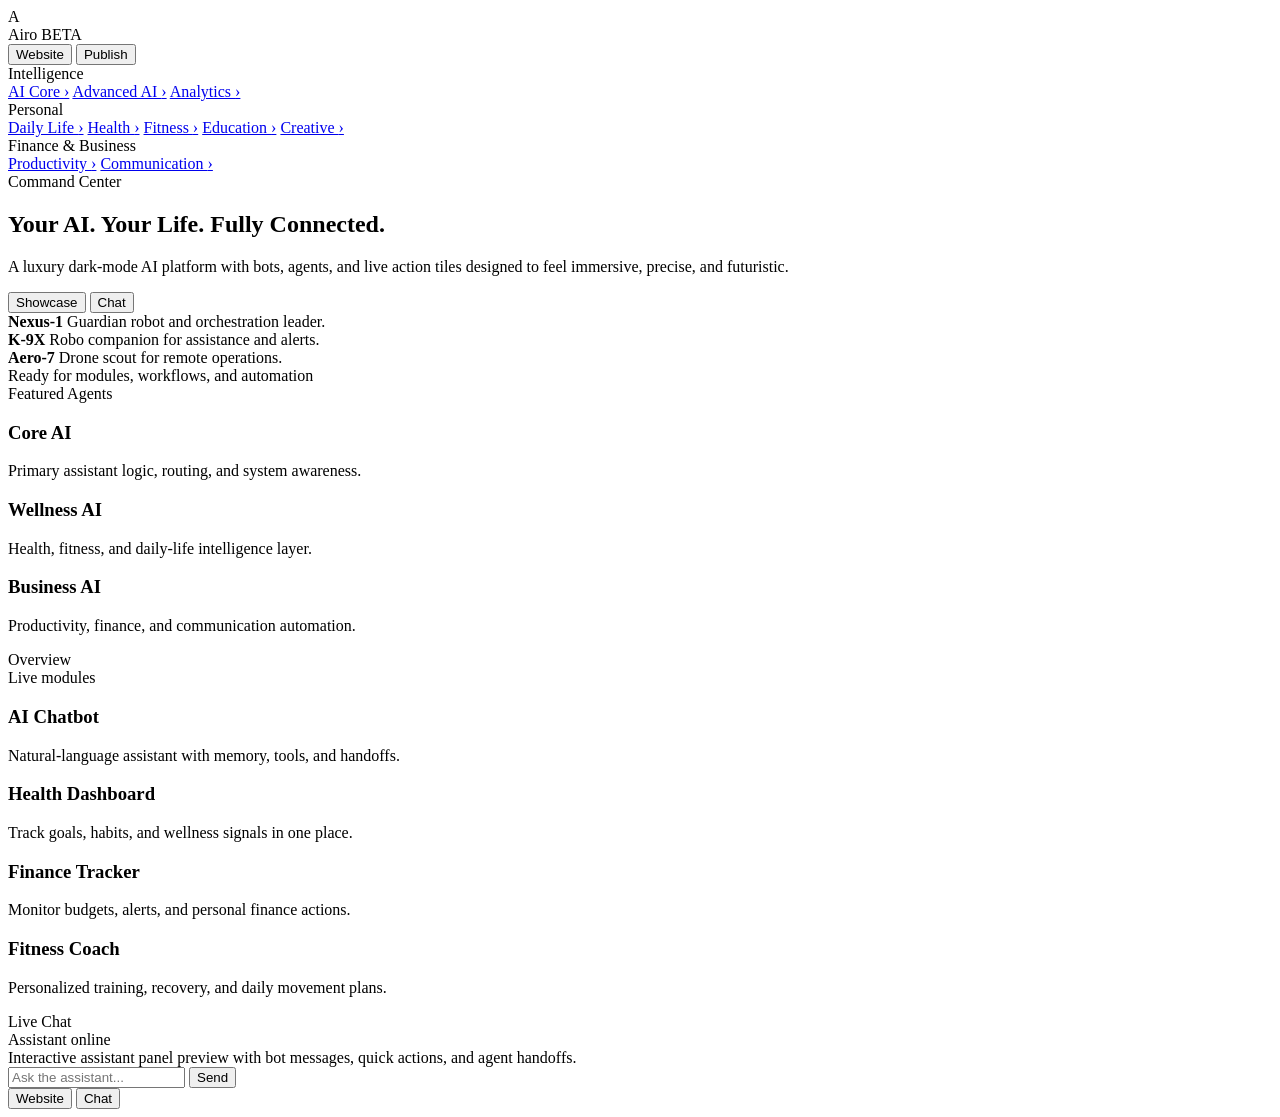
==== index.html @ 39493e55 "Rename sample 1 index.html to index.html" ====
<!doctype html>
<html lang="en">
<head>
  <meta charset="utf-8" />
  <meta name="viewport" content="width=device-width, initial-scale=1" />
  <title>Airo AI Command Center</title>
  <link rel="stylesheet" href="styles.css" />
</head>
<body>
  <div class="app">
    <header class="topbar">
      <div class="brand">
        <div class="logo">A</div>
        Airo <span class="pill">BETA</span>
      </div>
      <div class="actions">
        <button class="btn">Website</button>
        <button class="btn primary">Publish</button>
      </div>
    </header>

    <aside class="sidebar">
      <div class="side-title">Intelligence</div>
      <nav class="nav">
        <a class="active" href="#">AI Core <span>›</span></a>
        <a href="#">Advanced AI <span>›</span></a>
        <a href="#">Analytics <span>›</span></a>
      </nav>

      <div class="side-title">Personal</div>
      <nav class="nav">
        <a href="#">Daily Life <span>›</span></a>
        <a href="#">Health <span>›</span></a>
        <a href="#">Fitness <span>›</span></a>
        <a href="#">Education <span>›</span></a>
        <a href="#">Creative <span>›</span></a>
      </nav>

      <div class="side-title">Finance & Business</div>
      <nav class="nav">
        <a href="#">Productivity <span>›</span></a>
        <a href="#">Communication <span>›</span></a>
      </nav>
    </aside>

    <main class="content">
      <section class="hero">
        <div class="hero-main">
          <div class="kicker">Command Center</div>
          <h1 class="h1">Your AI. Your Life. Fully Connected.</h1>
          <p class="sub">
            A luxury dark-mode AI platform with bots, agents, and live action tiles designed to feel immersive, precise, and futuristic.
          </p>
          <div class="cta">
            <button class="btn primary">Showcase</button>
            <button class="btn">Chat</button>
          </div>

          <div class="agent-row">
            <div class="agent">
              <b>Nexus-1</b>
              <span>Guardian robot and orchestration leader.</span>
            </div>
            <div class="agent">
              <b>K-9X</b>
              <span>Robo companion for assistance and alerts.</span>
            </div>
            <div class="agent">
              <b>Aero-7</b>
              <span>Drone scout for remote operations.</span>
            </div>
          </div>

          <div class="status">
            <span class="dot"></span>
            Ready for modules, workflows, and automation
          </div>
        </div>

        <div class="hero-aside">
          <div class="kicker">Featured Agents</div>
          <div class="stack">
            <div class="tile">
              <h3>Core AI</h3>
              <p>Primary assistant logic, routing, and system awareness.</p>
            </div>
            <div class="tile">
              <h3>Wellness AI</h3>
              <p>Health, fitness, and daily-life intelligence layer.</p>
            </div>
            <div class="tile">
              <h3>Business AI</h3>
              <p>Productivity, finance, and communication automation.</p>
            </div>
          </div>
        </div>
      </section>

      <section class="preview">
        <div class="panel">
          <div class="panel-head">
            <div class="kicker">Overview</div>
            <span class="chip">Live modules</span>
          </div>

          <div class="hero-grid">
            <div class="tile"><h3>AI Chatbot</h3><p>Natural-language assistant with memory, tools, and handoffs.</p></div>
            <div class="tile"><h3>Health Dashboard</h3><p>Track goals, habits, and wellness signals in one place.</p></div>
            <div class="tile"><h3>Finance Tracker</h3><p>Monitor budgets, alerts, and personal finance actions.</p></div>
            <div class="tile"><h3>Fitness Coach</h3><p>Personalized training, recovery, and daily movement plans.</p></div>
          </div>
        </div>

        <div class="panel">
          <div class="panel-head">
            <div class="kicker">Live Chat</div>
            <span class="chip">Assistant online</span>
          </div>

          <div class="chatbox" id="chatbox">
            Interactive assistant panel preview with bot messages, quick actions, and agent handoffs.
          </div>

          <div class="chat-input">
            <input id="message" type="text" placeholder="Ask the assistant..." />
            <button class="btn primary" id="sendBtn">Send</button>
          </div>

          <div class="footerbar">
            <button class="btn mode-btn active" data-mode="website">Website</button>
            <button class="btn mode-btn" data-mode="chat">Chat</button>
          </div>
        </div>
      </section>
    </main>
  </div>

  <script src="script.js"></script>
</body>
</html>
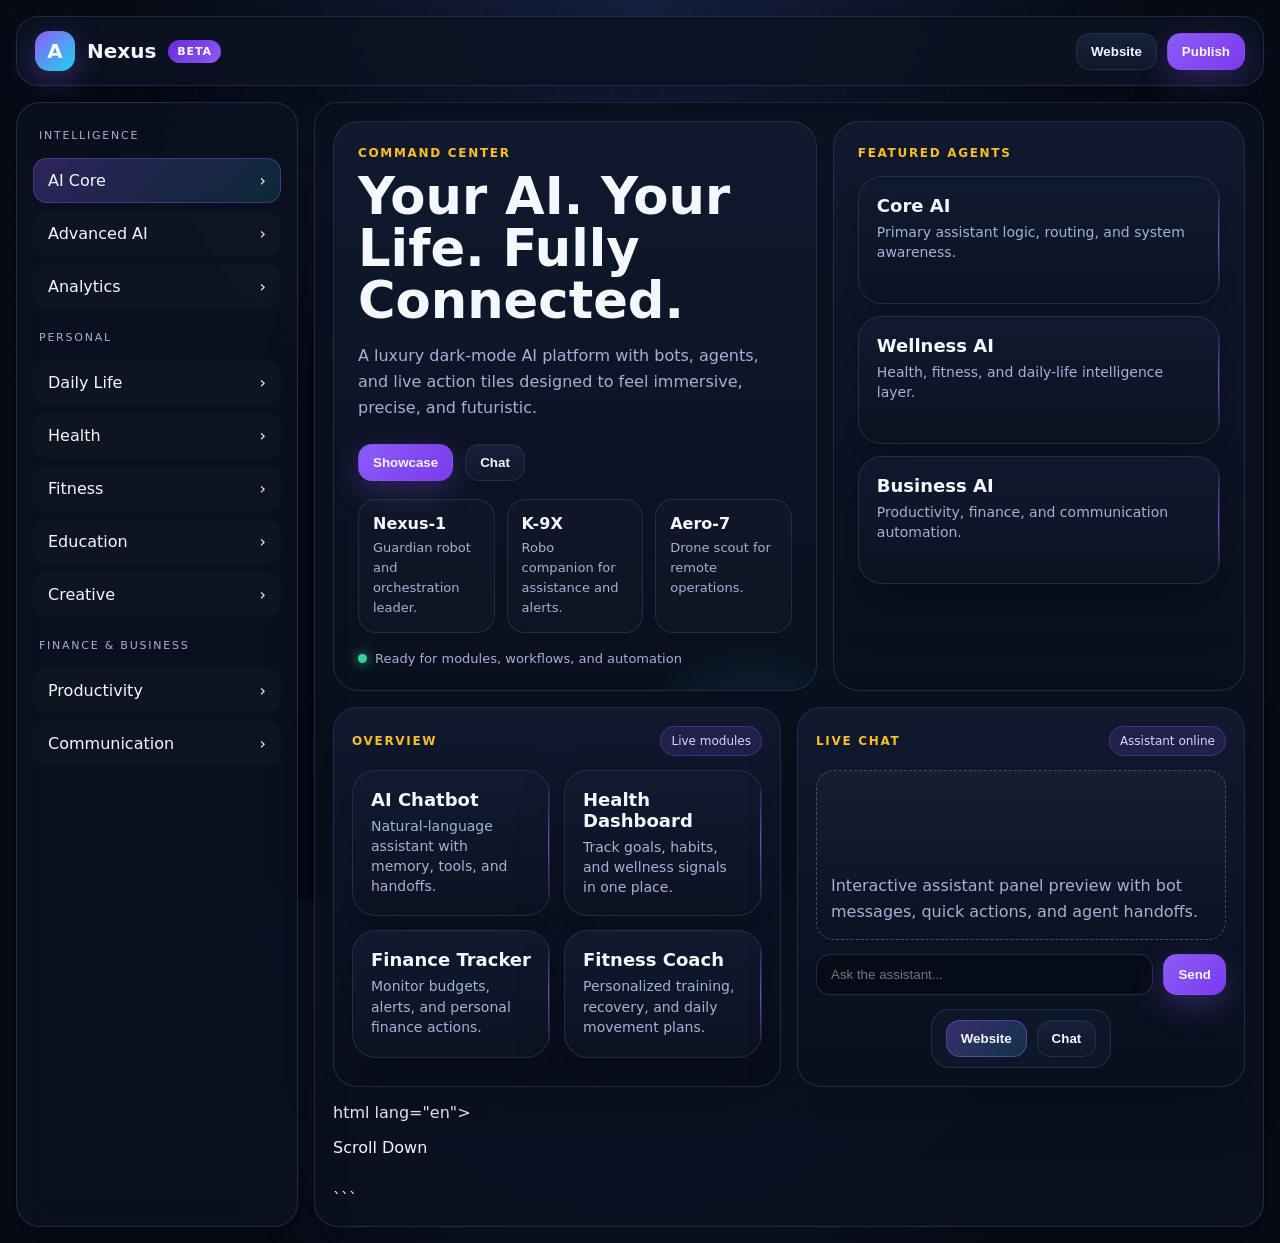
==== commit 8881389c: "Update index.html" ====
--- a/index.html
+++ b/index.html
@@ -3,7 +3,7 @@
 <head>
   <meta charset="utf-8" />
   <meta name="viewport" content="width=device-width, initial-scale=1" />
-  <title>Airo AI Command Center</title>
+  <title>Nexus AI Core Center</title>
   <link rel="stylesheet" href="styles.css" />
 </head>
 <body>
@@ -11,7 +11,7 @@
     <header class="topbar">
       <div class="brand">
         <div class="logo">A</div>
-        Airo <span class="pill">BETA</span>
+        Nexus <span class="pill">BETA</span>
       </div>
       <div class="actions">
         <button class="btn">Website</button>
@@ -131,7 +131,31 @@
             <button class="btn mode-btn" data-mode="chat">Chat</button>
           </div>
         </div>
-      </section>
+      </section> 
+<!DOCTYPE html>
+html lang="en">
+<head>
+    <meta charset="UTF-8">
+    <meta name="viewport" content="width=device-width, initial-scale=1.0">
+    <title>Parallax Effect</title>
+</head>
+<body>
+
+    <div class="header">
+        Scroll Down
+    </div>
+
+    <div class="container">
+        <div class="parallax-box" id="box"></div>
+    </div>
+
+</body>
+</html>
+
+```
+
+
+
     </main>
   </div>
 
--- a/styles.css
+++ b/styles.css
@@ -0,0 +1,403 @@
+:root{
+  --bg:#070b16;
+  --panel:#0c1222;
+  --panel2:#111a30;
+  --line:#27304a;
+  --text:#f5f7ff;
+  --muted:#a5b0d6;
+  --accent:#8b5cf6;
+  --accent2:#22d3ee;
+  --good:#34d399;
+  --warn:#fbbf24;
+}
+
+*{box-sizing:border-box}
+html,body{height:100%}
+body{
+  margin:0;
+  font-family:Inter,system-ui,-apple-system,Segoe UI,Roboto,Arial,sans-serif;
+  background:radial-gradient(circle at top,#162042 0,#070b16 46%),#070b16;
+  color:var(--text);
+  overflow-x:hidden;
+}
+
+body:before{
+  content:"";
+  position:fixed;
+  inset:0;
+  background-image:radial-gradient(rgba(255,255,255,.06) 1px,transparent 1px);
+  background-size:26px 26px;
+  mask-image:linear-gradient(to bottom,rgba(0,0,0,.55),rgba(0,0,0,0));
+  pointer-events:none;
+}
+
+.app{
+  min-height:100vh;
+  display:grid;
+  grid-template-columns:282px 1fr;
+  grid-template-rows:auto 1fr;
+  gap:16px;
+  padding:16px;
+  position:relative;
+  z-index:1;
+}
+
+.topbar{
+  grid-column:1/-1;
+  display:flex;
+  align-items:center;
+  justify-content:space-between;
+  background:rgba(12,18,34,.9);
+  backdrop-filter:blur(18px);
+  border:1px solid rgba(39,48,74,.85);
+  border-radius:22px;
+  padding:14px 18px;
+  box-shadow:0 16px 60px rgba(0,0,0,.28);
+}
+
+.brand{
+  display:flex;
+  align-items:center;
+  gap:12px;
+  font-weight:900;
+  font-size:20px;
+}
+
+.logo{
+  width:40px;
+  height:40px;
+  border-radius:14px;
+  background:linear-gradient(135deg,var(--accent),var(--accent2));
+  display:grid;
+  place-items:center;
+  font-weight:900;
+  color:#fff;
+  box-shadow:0 10px 30px rgba(139,92,246,.35);
+}
+
+.pill{
+  background:linear-gradient(135deg,#6d28d9,#8b5cf6);
+  color:#fff;
+  padding:5px 9px;
+  border-radius:999px;
+  font-size:11px;
+  font-weight:800;
+  letter-spacing:.08em;
+}
+
+.actions{display:flex;gap:10px;flex-wrap:wrap}
+
+.btn{
+  border:1px solid rgba(39,48,74,.9);
+  background:linear-gradient(180deg,#18213b,#0f172a);
+  color:var(--text);
+  padding:10px 14px;
+  border-radius:14px;
+  cursor:pointer;
+  font-weight:700;
+  transition:.18s transform,.18s border-color,.18s background;
+}
+
+.btn:hover{
+  transform:translateY(-1px);
+  border-color:rgba(139,92,246,.45);
+}
+
+.btn.primary{
+  background:linear-gradient(135deg,var(--accent),#7c3aed);
+  border-color:transparent;
+  box-shadow:0 10px 30px rgba(139,92,246,.28);
+}
+
+.sidebar,.content,.card,.tile,.panel{
+  background:rgba(12,18,34,.82);
+  border:1px solid rgba(39,48,74,.9);
+  border-radius:24px;
+  box-shadow:0 20px 50px rgba(0,0,0,.22);
+}
+
+.sidebar{
+  padding:16px;
+  display:flex;
+  flex-direction:column;
+  gap:12px;
+  min-height:0;
+  overflow:auto;
+  backdrop-filter:blur(14px);
+}
+
+.side-title{
+  font-size:11px;
+  letter-spacing:.16em;
+  color:var(--muted);
+  text-transform:uppercase;
+  margin:10px 6px 4px;
+}
+
+.nav{
+  display:grid;
+  gap:8px;
+}
+
+.nav a{
+  color:var(--text);
+  text-decoration:none;
+  padding:12px 14px;
+  border-radius:14px;
+  background:rgba(255,255,255,.02);
+  display:flex;
+  justify-content:space-between;
+  align-items:center;
+  border:1px solid transparent;
+}
+
+.nav a.active,.nav a:hover{
+  background:linear-gradient(135deg,rgba(139,92,246,.28),rgba(34,211,238,.12));
+  border-color:rgba(139,92,246,.35);
+}
+
+.content{
+  padding:18px;
+  display:grid;
+  gap:16px;
+  grid-template-rows:auto auto 1fr;
+  min-width:0;
+}
+
+.hero{
+  display:grid;
+  grid-template-columns:1.08fr .92fr;
+  gap:16px;
+  min-width:0;
+}
+
+.hero-main,.hero-aside{
+  background:linear-gradient(180deg,rgba(17,26,48,.92),rgba(10,15,30,.94));
+  border:1px solid rgba(39,48,74,.9);
+  border-radius:26px;
+  padding:24px;
+  min-height:320px;
+  position:relative;
+  overflow:hidden;
+}
+
+.hero-main:after{
+  content:"";
+  position:absolute;
+  inset:auto -20% -45% auto;
+  width:320px;
+  height:320px;
+  background:radial-gradient(circle,rgba(34,211,238,.22),transparent 65%);
+  filter:blur(4px);
+}
+
+.kicker{
+  color:var(--warn);
+  font-weight:800;
+  letter-spacing:.14em;
+  text-transform:uppercase;
+  font-size:12px;
+}
+
+.h1{
+  font-size:clamp(34px,4vw,62px);
+  line-height:1.02;
+  margin:10px 0 12px;
+  max-width:11ch;
+}
+
+.sub{
+  color:var(--muted);
+  max-width:56ch;
+  font-size:16px;
+  line-height:1.65;
+}
+
+.cta{
+  display:flex;
+  gap:12px;
+  margin-top:22px;
+  flex-wrap:wrap;
+}
+
+.hero-grid{
+  display:grid;
+  grid-template-columns:repeat(2,minmax(0,1fr));
+  gap:14px;
+}
+
+.tile{
+  padding:18px;
+  min-height:128px;
+  background:linear-gradient(180deg,rgba(17,26,48,.94),rgba(13,19,35,.98));
+  position:relative;
+  overflow:hidden;
+}
+
+.tile:before{
+  content:"";
+  position:absolute;
+  inset:-1px;
+  left:auto;
+  width:2px;
+  background:linear-gradient(to bottom,transparent,rgba(139,92,246,.8),transparent);
+}
+
+.tile h3{
+  margin:0 0 6px;
+  font-size:18px;
+}
+
+.tile p{
+  margin:0;
+  color:var(--muted);
+  font-size:14px;
+  line-height:1.45;
+}
+
+.status{
+  display:flex;
+  align-items:center;
+  gap:8px;
+  font-size:13px;
+  color:var(--muted);
+  margin-top:18px;
+}
+
+.dot{
+  width:9px;
+  height:9px;
+  border-radius:50%;
+  background:var(--good);
+  box-shadow:0 0 12px var(--good);
+}
+
+.agent-row{
+  display:grid;
+  grid-template-columns:repeat(3,minmax(0,1fr));
+  gap:12px;
+  margin-top:18px;
+}
+
+.agent{
+  padding:14px;
+  border-radius:18px;
+  border:1px solid rgba(39,48,74,.9);
+  background:rgba(255,255,255,.02);
+}
+
+.agent b{
+  display:block;
+  margin-bottom:4px;
+}
+
+.agent span{
+  color:var(--muted);
+  font-size:13px;
+  line-height:1.4;
+}
+
+.preview{
+  display:grid;
+  grid-template-columns:1fr 1fr;
+  gap:16px;
+}
+
+.panel{
+  padding:18px;
+  min-height:260px;
+  background:linear-gradient(180deg,rgba(17,26,48,.95),rgba(10,15,30,.95));
+  position:relative;
+  overflow:hidden;
+}
+
+.panel-head{
+  display:flex;
+  justify-content:space-between;
+  align-items:center;
+  margin-bottom:14px;
+}
+
+.chip{
+  font-size:12px;
+  padding:7px 10px;
+  border-radius:999px;
+  background:rgba(139,92,246,.14);
+  border:1px solid rgba(139,92,246,.32);
+  color:#d9d3ff;
+}
+
+.chatbox{
+  height:170px;
+  border:1px dashed rgba(165,176,214,.35);
+  border-radius:18px;
+  padding:14px;
+  color:var(--muted);
+  display:flex;
+  align-items:end;
+  line-height:1.6;
+  background:linear-gradient(180deg,rgba(255,255,255,.03),transparent);
+}
+
+.chat-input{
+  display:flex;
+  gap:10px;
+  margin-top:14px;
+}
+
+.chat-input input{
+  flex:1;
+  min-width:0;
+  border:1px solid rgba(39,48,74,.9);
+  background:rgba(6,10,20,.65);
+  color:var(--text);
+  border-radius:14px;
+  padding:12px 14px;
+  outline:none;
+}
+
+.chat-input input:focus{
+  border-color:rgba(34,211,238,.55);
+}
+
+.footerbar{
+  display:flex;
+  justify-content:center;
+  gap:10px;
+  align-items:center;
+  background:rgba(15,23,42,.96);
+  border:1px solid rgba(39,48,74,.9);
+  border-radius:18px;
+  padding:10px 14px;
+  width:max-content;
+  margin:14px auto 0;
+}
+
+.mode-btn.active{
+  background:linear-gradient(135deg,rgba(139,92,246,.34),rgba(34,211,238,.16));
+  border-color:rgba(139,92,246,.45);
+}
+
+.stack{
+  display:grid;
+  gap:12px;
+  margin-top:16px;
+}
+
+@media (max-width:1024px){
+  .app{grid-template-columns:1fr}
+  .sidebar{order:2}
+  .content{order:1}
+  .hero,.preview{grid-template-columns:1fr}
+  .h1{max-width:none}
+  .agent-row{grid-template-columns:1fr}
+}
+
+@media (max-width:640px){
+  .app{padding:10px;gap:10px}
+  .topbar,.sidebar,.content,.panel,.hero-main,.hero-aside{border-radius:18px}
+  .hero-grid,.preview{grid-template-columns:1fr}
+  .actions,.cta,.footerbar{width:100%}
+  .btn{flex:1}
+  .brand{font-size:18px}
+}
